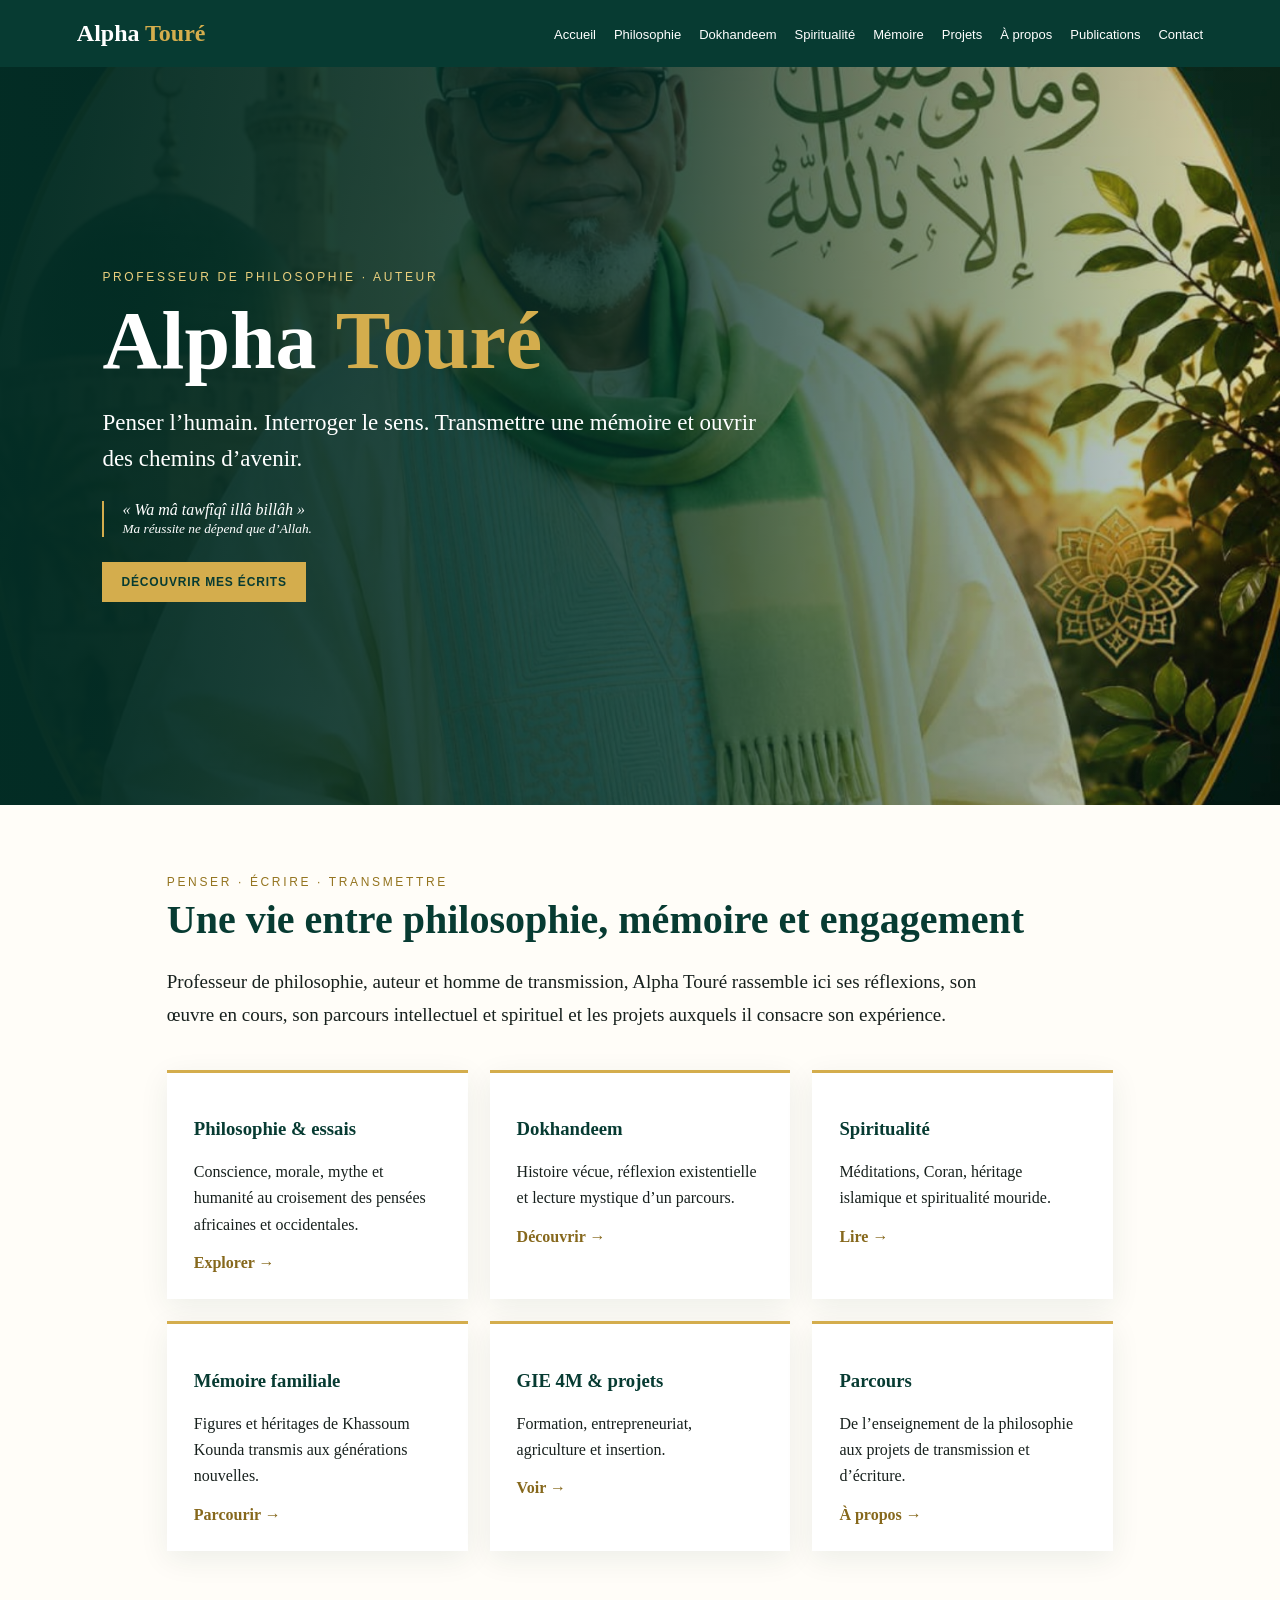
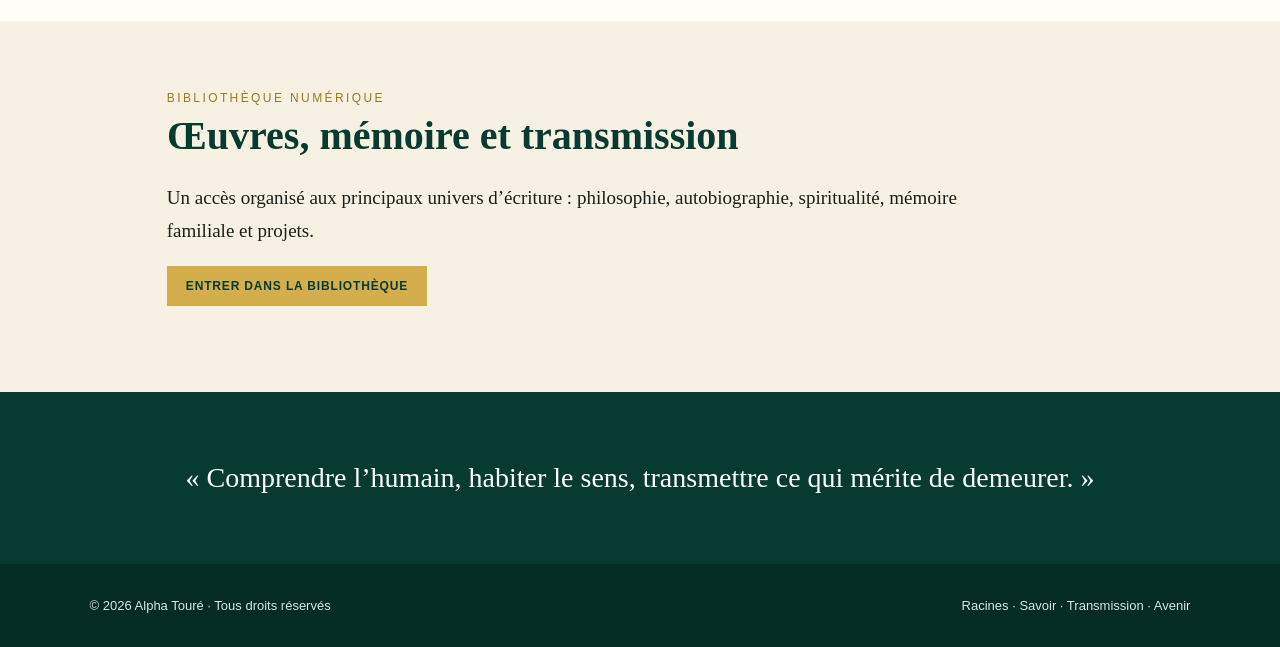
==== index.html @ ba693cc4 "Add files via upload" ====
<!doctype html><html lang="fr"><head><meta charset="utf-8"><meta name="viewport" content="width=device-width,initial-scale=1"><title>Accueil — Alpha Touré</title><link rel="stylesheet" href="style.css"></head><body><nav><div class="logo">Alpha <span>Touré</span></div><div class="menu">
<a href="index.html">Accueil</a><a href="philosophie.html">Philosophie</a><a href="dokhandeem.html">Dokhandeem</a><a href="spiritualite.html">Spiritualité</a><a href="memoire.html">Mémoire</a><a href="projets.html">Projets</a><a href="parcours.html">À propos</a><a href="publications.html">Publications</a><a href="contact.html">Contact</a></div></nav><main>
<header class="hero"><div><div class="ey">Professeur de philosophie · Auteur</div><h1>Alpha <span>Touré</span></h1>
<p>Penser l’humain. Interroger le sens. Transmettre une mémoire et ouvrir des chemins d’avenir.</p>
<div class="motto">« Wa mâ tawfîqî illâ billâh »<br><small>Ma réussite ne dépend que d’Allah.</small></div>
<a class="button" href="philosophie.html">DÉCOUVRIR MES ÉCRITS</a></div></header>
<section class="wrap"><div class="ey" style="color:#94741f">Penser · Écrire · Transmettre</div><h2 class="title">Une vie entre philosophie, mémoire et engagement</h2>
<p class="intro">Professeur de philosophie, auteur et homme de transmission, Alpha Touré rassemble ici ses réflexions, son œuvre en cours, son parcours intellectuel et spirituel et les projets auxquels il consacre son expérience.</p>
<div class="grid">
<div class="card"><h3>Philosophie & essais</h3><p>Conscience, morale, mythe et humanité au croisement des pensées africaines et occidentales.</p><a href="philosophie.html">Explorer →</a></div>
<div class="card"><h3>Dokhandeem</h3><p>Histoire vécue, réflexion existentielle et lecture mystique d’un parcours.</p><a href="dokhandeem.html">Découvrir →</a></div>
<div class="card"><h3>Spiritualité</h3><p>Méditations, Coran, héritage islamique et spiritualité mouride.</p><a href="spiritualite.html">Lire →</a></div>
<div class="card"><h3>Mémoire familiale</h3><p>Figures et héritages de Khassoum Kounda transmis aux générations nouvelles.</p><a href="memoire.html">Parcourir →</a></div>
<div class="card"><h3>GIE 4M & projets</h3><p>Formation, entrepreneuriat, agriculture et insertion.</p><a href="projets.html">Voir →</a></div>
<div class="card"><h3>Parcours</h3><p>De l’enseignement de la philosophie aux projets de transmission et d’écriture.</p><a href="parcours.html">À propos →</a></div>
</div></section><section class="feature"><div class="wrap"><div class="section-label">Bibliothèque numérique</div><h2 class="title">Œuvres, mémoire et transmission</h2><p class="intro">Un accès organisé aux principaux univers d’écriture : philosophie, autobiographie, spiritualité, mémoire familiale et projets.</p><p><a class="button" href="publications.html">ENTRER DANS LA BIBLIOTHÈQUE</a></p></div></section><div class="quote">« Comprendre l’humain, habiter le sens, transmettre ce qui mérite de demeurer. »</div></main><footer><div>© 2026 Alpha Touré · Tous droits réservés</div><div>Racines · Savoir · Transmission · Avenir</div></footer></body></html>
---- style.css ----
:root{--g:#073b32;--g2:#0d5445;--gold:#d4ad4d;--cream:#f7f1e4;--ink:#17201d}
*{box-sizing:border-box}html{scroll-behavior:smooth}body{margin:0;background:#fffdf8;color:var(--ink);font-family:Georgia,'Times New Roman',serif}
nav{background:var(--g);padding:20px 6%;display:flex;align-items:center;justify-content:space-between;position:sticky;top:0;z-index:5}
.logo{color:white;font-size:24px;font-weight:bold}.logo span{color:var(--gold)}nav a{color:#fff;text-decoration:none;margin-left:18px;font:13px Arial,sans-serif}
.hero{min-height:82vh;padding:90px 8%;display:flex;align-items:center;color:#fff;background:linear-gradient(90deg,rgba(3,45,37,.98),rgba(3,45,37,.80) 52%,rgba(3,45,37,.12)),url('alpha-toure.jpg') center/cover}
.hero>div{max-width:660px}.ey{font:12px Arial,sans-serif;letter-spacing:.22em;text-transform:uppercase;color:#ead07e}h1{font-size:clamp(45px,7vw,82px);line-height:1;margin:16px 0}h1 span{color:var(--gold)}
.hero p{font-size:23px;line-height:1.55}.motto{border-left:2px solid var(--gold);padding-left:18px;font-style:italic;margin:25px 0}.button{display:inline-block;padding:13px 19px;background:var(--gold);color:var(--g);text-decoration:none;font:bold 12px Arial,sans-serif;letter-spacing:.07em}
main{min-height:65vh}.wrap{max-width:1100px;margin:auto;padding:70px 6%}.title{font-size:40px;color:var(--g);margin:7px 0 22px}.intro{font-size:19px;line-height:1.75;max-width:850px}
.grid{display:grid;grid-template-columns:repeat(3,1fr);gap:22px;margin-top:38px}.card{background:white;padding:27px;border-top:3px solid var(--gold);box-shadow:0 8px 28px #123b2d13}.card h2,.card h3{color:var(--g)}.card p{line-height:1.65}.card a{color:#86681c;text-decoration:none;font-weight:bold}
.feature{background:var(--cream)}.article{max-width:820px}.article h2{color:var(--g);margin-top:34px}.article p{font-size:18px;line-height:1.8}.quote{padding:65px 8%;background:var(--g);color:white;text-align:center;font-size:28px;line-height:1.5}
footer{padding:34px 7%;background:#042b24;color:#dbe5df;display:flex;justify-content:space-between;font:13px Arial,sans-serif}
@media(max-width:800px){nav .menu{display:none}.hero{padding:85px 7%;background:linear-gradient(rgba(3,45,37,.72),rgba(3,45,37,.88)),url('alpha-toure.jpg') center/cover}.hero p{font-size:20px}.grid{grid-template-columns:1fr}.title{font-size:34px}footer{display:block;line-height:2}}

.hero-mini{padding:70px 8%;background:linear-gradient(110deg,#073b32,#0d5445);color:white}
.hero-mini h1{font-size:52px;margin:10px 0}.hero-mini p{font-size:20px;line-height:1.6;max-width:800px}
.section-label{font:12px Arial,sans-serif;letter-spacing:.2em;text-transform:uppercase;color:#9b7924}
.timeline{border-left:2px solid #d4ad4d;padding-left:28px;margin:35px 0}.timeline div{margin:0 0 26px}.timeline b{color:#073b32}
.reading{padding:20px 0;border-bottom:1px solid #e8dfcd}.reading h3{margin-bottom:8px;color:#073b32}.tag{display:inline-block;background:#f1e6c8;color:#654f19;padding:5px 9px;margin:4px 5px 4px 0;font:11px Arial,sans-serif}
.callout{background:#f7f1e4;border-left:4px solid #d4ad4d;padding:25px;margin:35px 0;font-size:19px;line-height:1.7}
.contactbox{background:#f7f1e4;padding:35px;margin-top:35px}.contactbox p{line-height:1.7}

.bookhero{display:grid;grid-template-columns:1.2fr .8fr;gap:45px;align-items:center}
.bookcover{background:#073b32;color:white;padding:48px 34px;min-height:430px;display:flex;flex-direction:column;justify-content:center;text-align:center;box-shadow:0 18px 45px #123b2d2b;border:1px solid #d4ad4d}
.bookcover .bt{font-size:38px;line-height:1.05;color:#e0bd60}.bookcover .sub{font-style:italic;line-height:1.6}.bookcover .author{margin-top:55px;letter-spacing:.15em}
.stats{display:grid;grid-template-columns:repeat(3,1fr);gap:15px;margin:30px 0}.stat{background:#f7f1e4;padding:18px;text-align:center}.stat b{display:block;font-size:23px;color:#073b32}
.featurelinks{display:grid;grid-template-columns:1fr 1fr;gap:18px}.featurelinks a{display:block;padding:22px;background:white;border:1px solid #eadfca;text-decoration:none;color:#073b32;font-weight:bold}
@media(max-width:800px){.bookhero,.featurelinks,.stats{grid-template-columns:1fr}}

.prologue{font-size:20px;line-height:1.9;background:#fff;padding:34px;border-left:4px solid #d4ad4d;box-shadow:0 8px 28px #123b2d12}
.chaptergrid{display:grid;grid-template-columns:repeat(2,1fr);gap:18px;margin:30px 0}
.chapter{padding:24px;background:#f7f1e4}.chapter b{display:block;color:#073b32;font-size:19px;margin-bottom:7px}
.library{display:grid;grid-template-columns:repeat(3,1fr);gap:24px}.shelf{background:white;border:1px solid #e8deca;padding:28px;min-height:245px;display:flex;flex-direction:column}.shelf h3{color:#073b32}.shelf .meta{font:11px Arial,sans-serif;letter-spacing:.1em;text-transform:uppercase;color:#927221}.shelf a{margin-top:auto;color:#7b601a;text-decoration:none;font-weight:bold}
@media(max-width:800px){.chaptergrid,.library{grid-template-columns:1fr}}
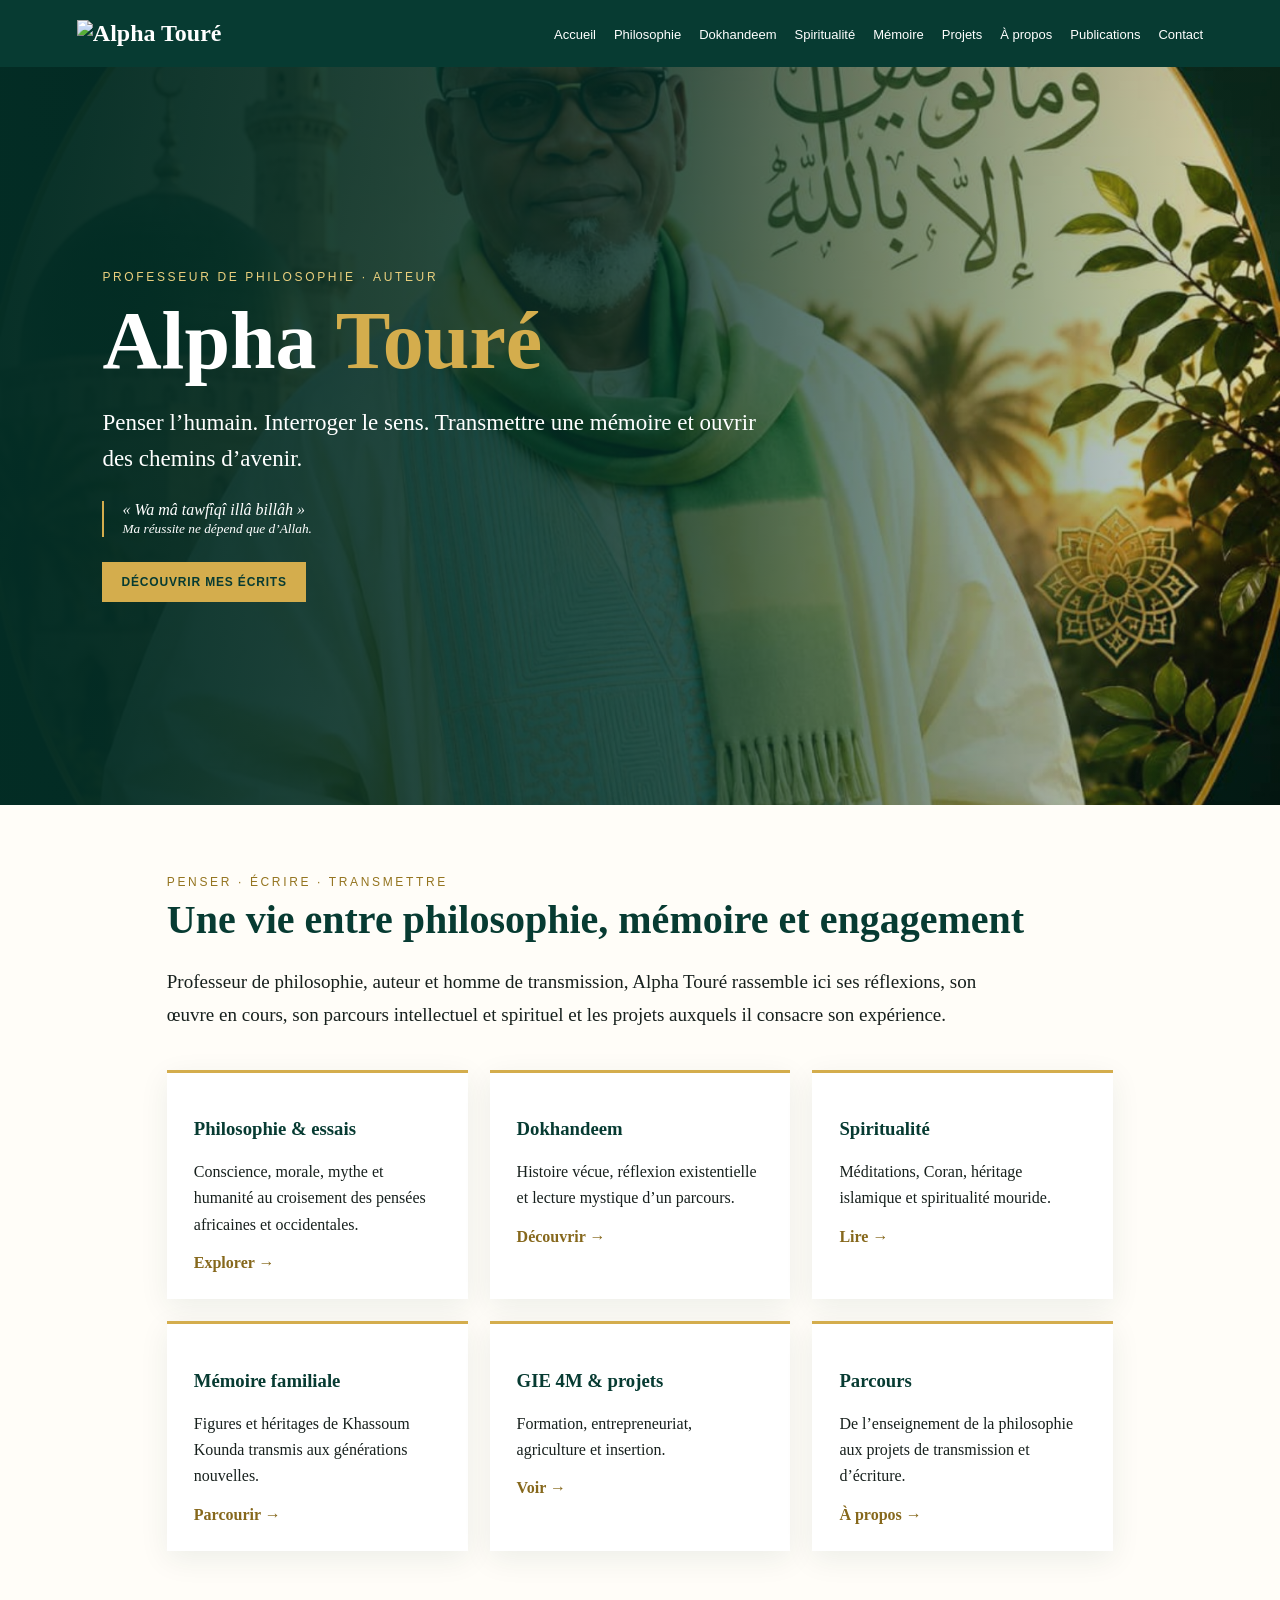
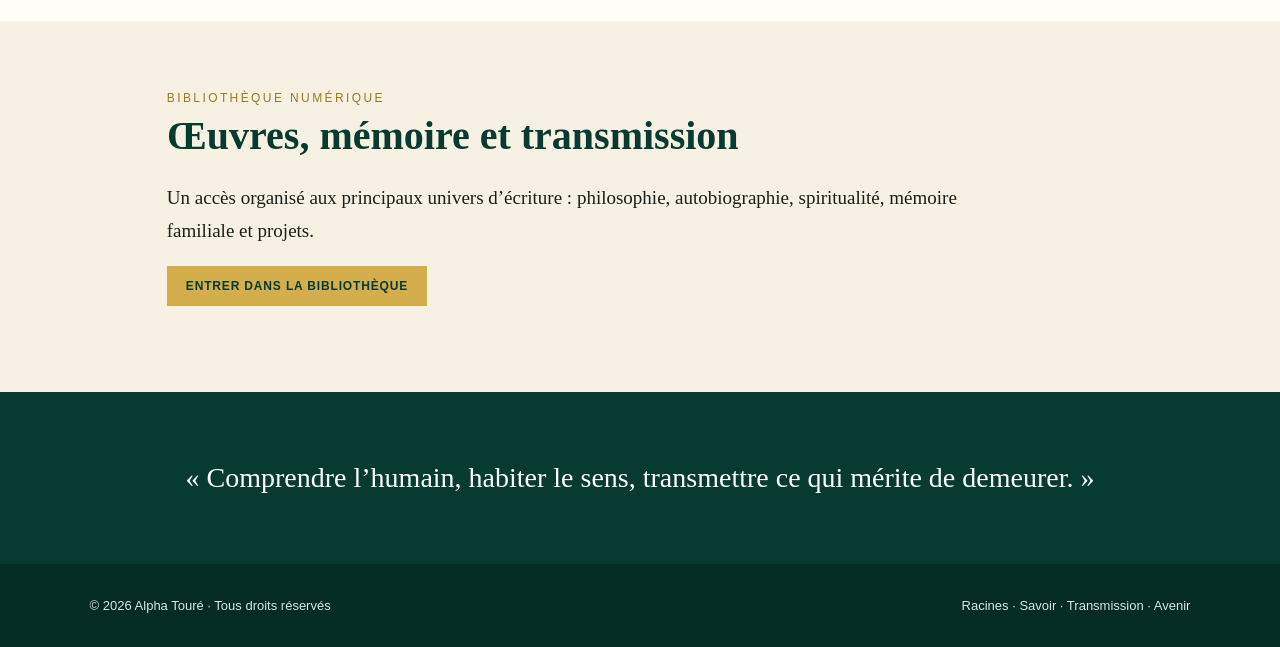
==== commit 4080901b: "Update index.html" ====
--- a/index.html
+++ b/index.html
@@ -1,4 +1,4 @@
-<!doctype html><html lang="fr"><head><meta charset="utf-8"><meta name="viewport" content="width=device-width,initial-scale=1"><title>Accueil — Alpha Touré</title><link rel="stylesheet" href="style.css"></head><body><nav><div class="logo">Alpha <span>Touré</span></div><div class="menu">
+<!doctype html><html lang="fr"><head><meta charset="utf-8"><meta name="viewport" content="width=device-width,initial-scale=1"><title>Accueil — Alpha Touré</title><link rel="stylesheet" href="style.css"></head><body><nav><div class="logo"><img src="logo.png" alt="Alpha Touré" style="height:60px; width:auto;"></div><div class="menu">
 <a href="index.html">Accueil</a><a href="philosophie.html">Philosophie</a><a href="dokhandeem.html">Dokhandeem</a><a href="spiritualite.html">Spiritualité</a><a href="memoire.html">Mémoire</a><a href="projets.html">Projets</a><a href="parcours.html">À propos</a><a href="publications.html">Publications</a><a href="contact.html">Contact</a></div></nav><main>
 <header class="hero"><div><div class="ey">Professeur de philosophie · Auteur</div><h1>Alpha <span>Touré</span></h1>
 <p>Penser l’humain. Interroger le sens. Transmettre une mémoire et ouvrir des chemins d’avenir.</p>
@@ -13,4 +13,4 @@
 <div class="card"><h3>Mémoire familiale</h3><p>Figures et héritages de Khassoum Kounda transmis aux générations nouvelles.</p><a href="memoire.html">Parcourir →</a></div>
 <div class="card"><h3>GIE 4M & projets</h3><p>Formation, entrepreneuriat, agriculture et insertion.</p><a href="projets.html">Voir →</a></div>
 <div class="card"><h3>Parcours</h3><p>De l’enseignement de la philosophie aux projets de transmission et d’écriture.</p><a href="parcours.html">À propos →</a></div>
-</div></section><section class="feature"><div class="wrap"><div class="section-label">Bibliothèque numérique</div><h2 class="title">Œuvres, mémoire et transmission</h2><p class="intro">Un accès organisé aux principaux univers d’écriture : philosophie, autobiographie, spiritualité, mémoire familiale et projets.</p><p><a class="button" href="publications.html">ENTRER DANS LA BIBLIOTHÈQUE</a></p></div></section><div class="quote">« Comprendre l’humain, habiter le sens, transmettre ce qui mérite de demeurer. »</div></main><footer><div>© 2026 Alpha Touré · Tous droits réservés</div><div>Racines · Savoir · Transmission · Avenir</div></footer></body></html>+</div></section><section class="feature"><div class="wrap"><div class="section-label">Bibliothèque numérique</div><h2 class="title">Œuvres, mémoire et transmission</h2><p class="intro">Un accès organisé aux principaux univers d’écriture : philosophie, autobiographie, spiritualité, mémoire familiale et projets.</p><p><a class="button" href="publications.html">ENTRER DANS LA BIBLIOTHÈQUE</a></p></div></section><div class="quote">« Comprendre l’humain, habiter le sens, transmettre ce qui mérite de demeurer. »</div></main><footer><div>© 2026 Alpha Touré · Tous droits réservés</div><div>Racines · Savoir · Transmission · Avenir</div></footer></body></html>
